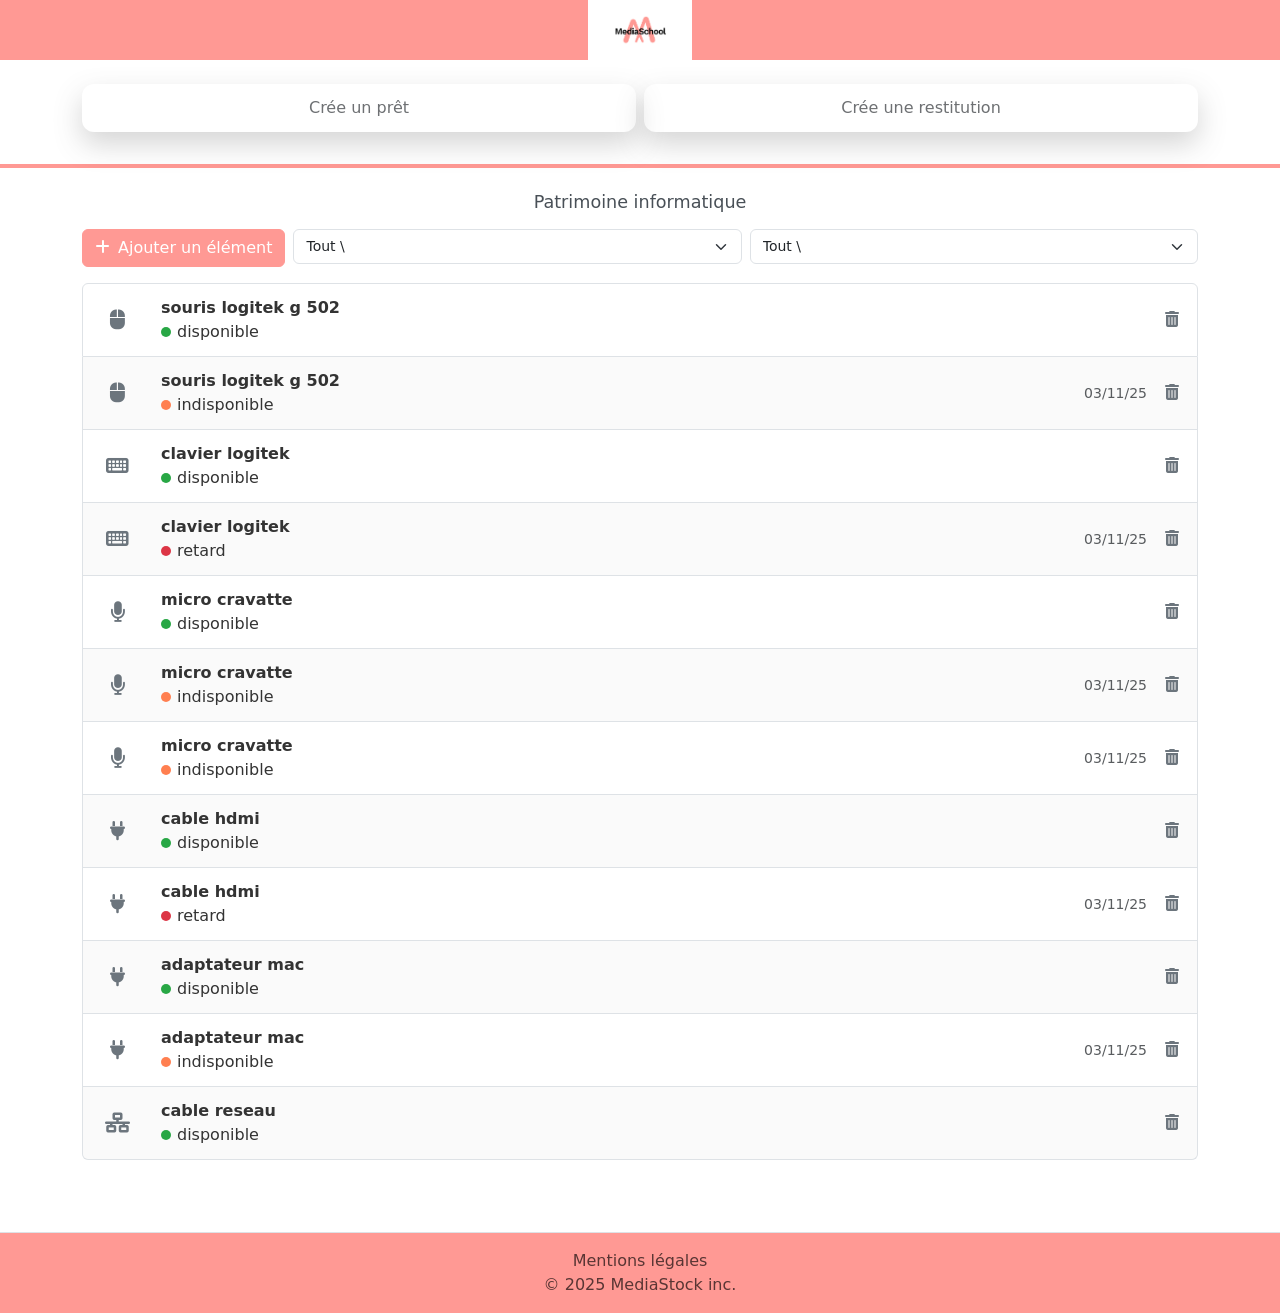
==== index.html @ b6336c13 "mise a jour kev et momo" ====
<!DOCTYPE html>
<html lang="fr">
  <head>
    <meta charset="UTF-8" />
    <meta name="viewport" content="width=device-width, initial-scale=1" />
    <title>MediaStock - Patrimoine informatique</title>
    <link
      href="https://cdn.jsdelivr.net/npm/bootstrap@5.3.2/dist/css/bootstrap.min.css"
      rel="stylesheet"
    />
    <link
      href="https://cdnjs.cloudflare.com/ajax/libs/font-awesome/6.4.0/css/all.min.css"
      rel="stylesheet"
    />
    <link rel="stylesheet" href="style.css" />
  </head>
  <body class="d-flex flex-column min-vh-100">
    <!-- Header with coral background and centered logo -->
    <header class="page-header">
      <div class="bar"></div>
      <div class="logo-container">
        <img src="logo.png" alt="MediaStock Logo" class="logo-img" />
      </div>
    </header>

    <div class="container py-4 flex-grow-1">
      <!-- big action buttons - stack on mobile, side by side on larger screens -->
      <div class="d-grid gap-2 d-md-flex justify-content-md-center actions-row">
        <button class="btn action-btn w-100 w-md-auto" disabled>
          Crée un prêt
        </button>
        <button class="btn action-btn w-100 w-md-auto" disabled>
          Crée une restitution
        </button>
      </div>
    </div>
    <hr
      class="w-100 m-0"
      style="background-color: #ff9994; height: 4px; opacity: 1; border: 0"
    />
    <div class="container py-4 flex-grow-1">
      <!-- Titre -->
      <h2 class="text-center section-title mb-3">Patrimoine informatique</h2>

      <!-- Filtres + Ajout - responsive layout -->
      <div class="row g-2 mb-3 toolbar">
        <div class="col-12 col-md-auto">
          <button class="btn btn-primary w-100">
            <i class="fas fa-plus me-2"></i>Ajouter un élément
          </button>
        </div>

        <div class="col-12 col-md">
          <div class="d-flex gap-2 justify-content-md-end">
            <select id="categoryFilter" class="form-select w-50">
              <option value="">Tout \</option>
              <option value="informatique">Informatique</option>
              <option value="audio">Audio</option>
              <option value="connectiques">Connectiques</option>
              <option value="autres">Autres</option>
            </select>

            <select id="statusFilter" class="form-select w-50">
              <option value="">Tout \</option>
              <option value="disponible">Disponible</option>
              <option value="indisponible">Indisponible</option>
              <option value="retard">Retard</option>
            </select>
          </div>
        </div>
      </div>

      <!-- Liste des éléments -->
      <div id="inventoryList" class="list-group mb-5">
        <!-- JS injecte ici -->
      </div>
    </div>

    <!-- Footer -->
    <footer class="text-center text-muted py-3 border-top">
      <p>Mentions légales</p>
      <p>© 2025 MediaStock inc.</p>
    </footer>

    <!-- Delete confirmation modal -->
    <div class="modal fade" id="deleteModal" tabindex="-1" aria-hidden="true">
      <div class="modal-dialog modal-dialog-centered">
        <div class="modal-content text-center p-3">
          <div class="modal-body">
            <p class="mb-2">
              Etes vous bien sûr de vouloir supprimer cette élément ?
            </p>
            <div
              id="deleteIcon"
              style="
                width: 120px;
                height: 120px;
                margin: 0 auto;
                border: 4px solid #ff9994;
                display: flex;
                align-items: center;
                justify-content: center;
                border-radius: 8px;
              "
            >
              <!-- icon injected -->
            </div>
            <p id="deleteName" class="mt-3 fw-semibold">nom de l'élément</p>
          </div>
          <div class="modal-footer justify-content-center">
            <button
              type="button"
              class="btn btn-outline-secondary"
              data-bs-dismiss="modal"
            >
              annuler
            </button>
            <button
              id="confirmDeleteBtn"
              type="button"
              class="btn"
              style="background: #ff9994; color: #fff"
            >
              validé
            </button>
          </div>
        </div>
      </div>
    </div>

    <script src="https://cdn.jsdelivr.net/npm/bootstrap@5.3.2/dist/js/bootstrap.bundle.min.js"></script>
    <script src="script.js"></script>
  </body>
</html>
---- style.css ----
:root {
  --coral: #ff9994;
  --success: #28a745;
  --warning: #fd7e14;
  --danger: #ff7f50;
}

/* ************************  page principale ************************* */
/* Header */
.page-header {
  display: flex;
  align-items: center;
  justify-content: center;
  height: 60px;
  background: var(--coral);
  position: relative;
}

.bar {
  position: absolute;
  top: 0;
  bottom: 0;
  background: var(--coral);
  width: 100%;
  z-index: 1;
}

.logo-container {
  position: relative;
  z-index: 2;
  display: flex;
  align-items: center;
  justify-content: center;
  background: white;
  padding: 0 20px;
  height: 100%;
}

.logo-container .logo-img {
  height: 30px;
  width: auto;
}

/* Action buttons */
.action-btn {
  background: #fff;
  border: none;
  padding: 12px 20px;
  border-radius: 12px;
  box-shadow: 0 12px 28px rgba(0, 0, 0, 0.25);
  font-weight: 500;
  transition: transform 0.2s ease, box-shadow 0.2s ease;
  margin-bottom: 8px;
}

.action-btn:active {
  transform: translateY(2px);
  box-shadow: 0 6px 16px rgba(0, 0, 0, 0.2);
}

/* Calendrier styles */
.calendar-container .flatpickr-calendar {
  width: 100%;
  max-width: 100%;
  box-shadow: none;
  margin-top: 0.5rem;
  border: 1px solid #dee2e6;
  border-radius: 0.375rem;
}

.calendar-container .flatpickr-calendar.open {
  display: inline-block !important;
}

.calendar-container .flatpickr-day.selected {
  background: var(--coral);
  border-color: var(--coral);
}

.calendar-container .flatpickr-day.inRange {
  background: #ffe5e3;
  border-color: #ffe5e3;
}

.calendar-container .flatpickr-day:hover {
  background: #fff0ef;
}

/* wrapper to show the calendar above the input while keeping input in DOM */
.calendar-visual-wrap {
  display: flex;
  flex-direction: column; /* calendar DOM first, input DOM second -> calendar shown above input */
  gap: 0.5rem;
}
.calendar-visual-wrap .calendar-container {
  width: 100%;
}
.date-input-below {
  order: 2;
}

/* Status indicators */
.status-dot {
  width: 10px;
  height: 10px;
  border-radius: 50%;
  display: inline-block;
  margin-right: 6px;
}

.status-disponible {
  background-color: var(--success);
}

.status-indisponible {
  background-color: var(--danger);
}

.status-retard {
  background-color: #dc3545;
}

/* List items */
.item-icon {
  font-size: 1.25rem;
  margin-right: 10px;
  color: var(--bs-gray-600);
}

.list-group-item {
  display: flex;
  align-items: center;
  justify-content: space-between;
  padding: 0.75rem;
}

.divider {
  border: 0;
  height: 4px;
  background-color: #ff9994;
  opacity: 1;
  width: 100vw;
  position: relative;
}

@media (min-width: 768px) {
  .divider {
    height: 6px;
    margin-top: 12px;
    margin-bottom: 18px;
  }
}

.section-title {
  font-size: 1rem;
  color: var(--bs-gray-700);
  margin-bottom: 1rem;
}

@media (min-width: 768px) {
  .section-title {
    font-size: 1.1rem;
    margin-bottom: 1.5rem;
  }
}

/* Mobile-first toolbar */
.toolbar .form-select {
  min-width: auto;
  font-size: 0.875rem;
}

@media (min-width: 768px) {
  .toolbar .form-select {
    min-width: 140px;
  }
}

/* Mobile-optimized list items */
.list-group-item:nth-child(even) {
  background: rgba(0, 0, 0, 0.02);
}

.list-group-item .left {
  display: flex;
  align-items: center;
  gap: 8px;
}

@media (min-width: 768px) {
  .list-group-item .left {
    gap: 12px;
  }
}

.item-icon i {
  display: flex;
  align-items: center;
  justify-content: center;
  width: 36px;
  height: 36px;
}

@media (min-width: 768px) {
  .item-icon i {
    width: 44px;
    height: 44px;
  }
}

.item-meta {
  color: #333;
}

.item-right {
  display: flex;
  align-items: center;
  gap: 12px;
  color: #6c757d;
}

/* Style du bouton Ajouter */
.btn-primary,
.btn-primary:active,
.btn-primary:focus {
  background-color: #ff9994 !important;
  border-color: #ff9994 !important;
  box-shadow: none !important;
}

.trash-btn {
  color: #6c757d;
  background: transparent;
  border: none;
}

footer {
  background: var(--coral);
  padding: 14px 0;
  margin-top: auto;
}

footer p {
  margin: 0;
  color: rgba(0, 0, 0, 0.65);
}

/* ************************   fin page principale ************************* */

/* ************************  page de création de prêt ************************* */
.page-body {
  max-width: 420px;
  margin: 18px auto 48px;
}
.product-image {
  display: block;
  margin: 12px auto;
  width: 220px;
  height: 150px;
  object-fit: contain;
}
.state-btn {
  min-width: 90px;
}
.validate-btn {
  width: 100%;
  padding: 12px 20px;
  border-radius: 10px;
}
.notes-box {
  min-height: 120px;
}
.logo-small {
  height: 36px;
}

/* ************************   fin page de création de prêt ************************* */
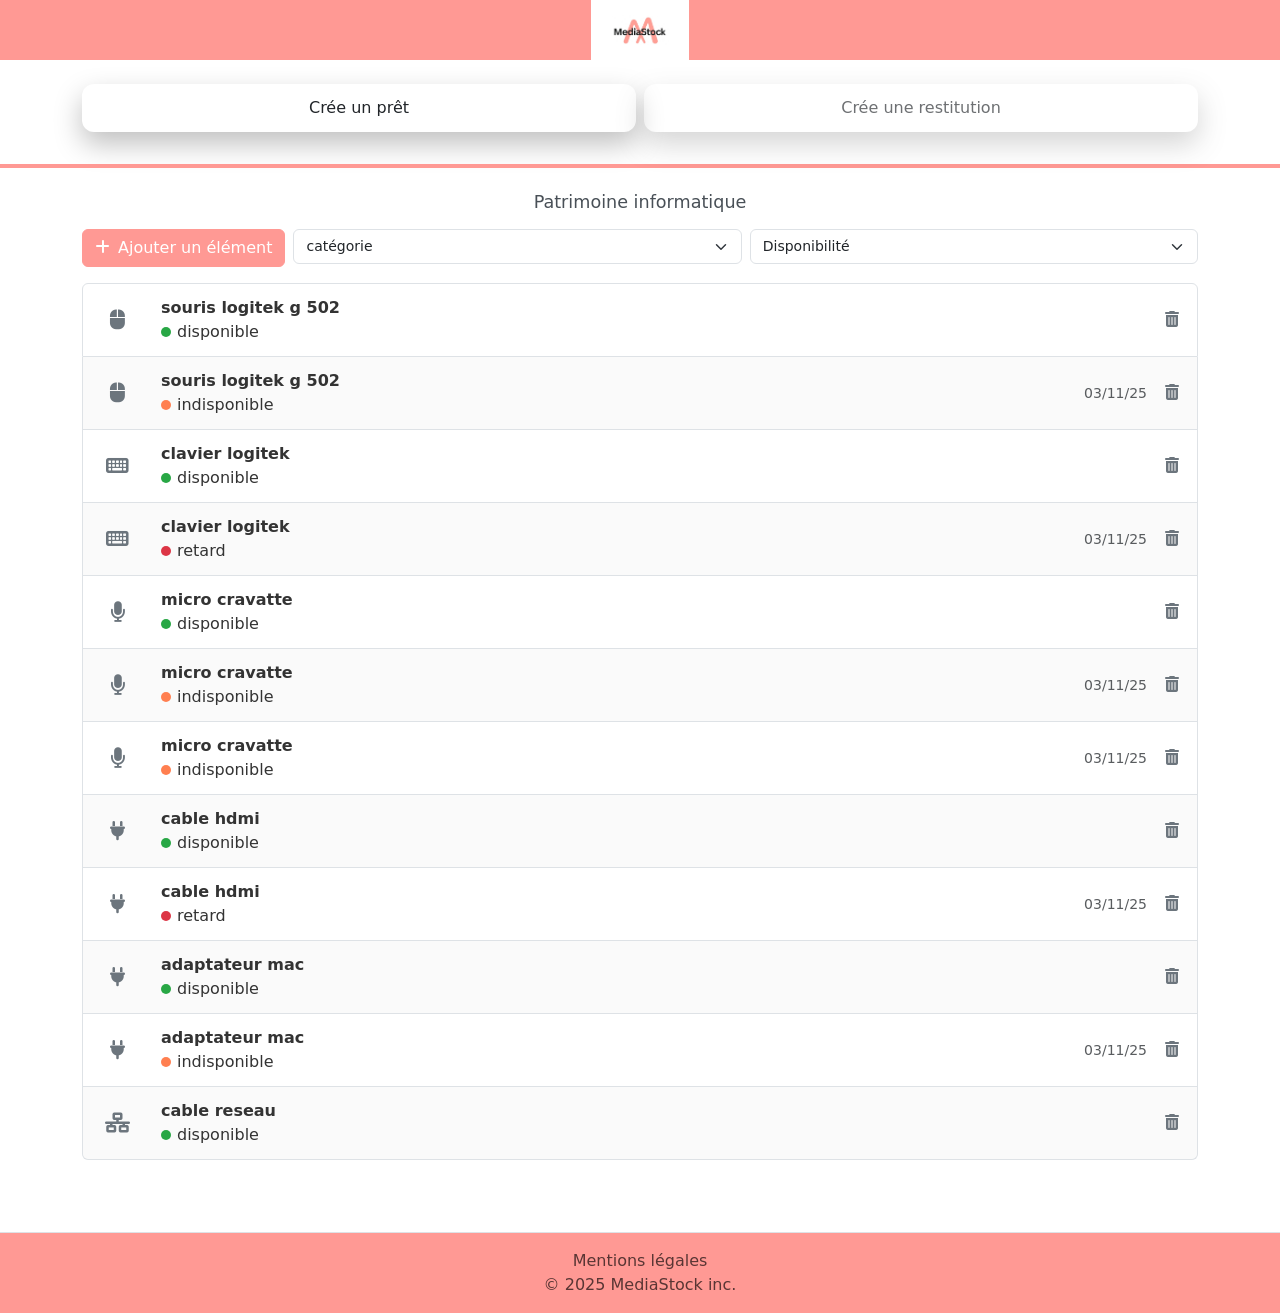
==== commit af098c9f: "suppresion doc kev" ====
--- a/index.html
+++ b/index.html
@@ -26,7 +26,10 @@
     <div class="container py-4 flex-grow-1">
       <!-- big action buttons - stack on mobile, side by side on larger screens -->
       <div class="d-grid gap-2 d-md-flex justify-content-md-center actions-row">
-        <button class="btn action-btn w-100 w-md-auto" disabled>
+        <button
+          class="btn action-btn w-100 w-md-auto"
+          onclick="window.location.href='creation-pret.html'"
+        >
           Crée un prêt
         </button>
         <button class="btn action-btn w-100 w-md-auto" disabled>
@@ -53,7 +56,7 @@
         <div class="col-12 col-md">
           <div class="d-flex gap-2 justify-content-md-end">
             <select id="categoryFilter" class="form-select w-50">
-              <option value="">Tout \</option>
+              <option value="">catégorie</option>
               <option value="informatique">Informatique</option>
               <option value="audio">Audio</option>
               <option value="connectiques">Connectiques</option>
@@ -61,7 +64,7 @@
             </select>
 
             <select id="statusFilter" class="form-select w-50">
-              <option value="">Tout \</option>
+              <option value="">Disponibilité</option>
               <option value="disponible">Disponible</option>
               <option value="indisponible">Indisponible</option>
               <option value="retard">Retard</option>
@@ -129,6 +132,7 @@
     </div>
 
     <script src="https://cdn.jsdelivr.net/npm/bootstrap@5.3.2/dist/js/bootstrap.bundle.min.js"></script>
+    <script src="https://cdn.jsdelivr.net/npm/bootstrap@5.3.2/dist/js/bootstrap.bundle.min.js"></script>
     <script src="script.js"></script>
   </body>
 </html>
--- a/style.css
+++ b/style.css
@@ -3,6 +3,35 @@
   --success: #28a745;
   --warning: #fd7e14;
   --danger: #ff7f50;
+}
+
+/* Modal de succès */
+.success-icon {
+  width: 80px;
+  height: 80px;
+  margin: 0 auto;
+  border-radius: 50%;
+  background-color: var(--success);
+  display: flex;
+  align-items: center;
+  justify-content: center;
+}
+
+.success-icon i {
+  font-size: 40px;
+  color: white;
+}
+
+/* Menu déroulant avec scroll limité à 4 options visibles */
+select#classe {
+  /* Limite la hauteur pour afficher environ 4 options lors de l'ouverture */
+  max-height: 200px;
+}
+
+/* Style pour les options du menu */
+select#classe option {
+  padding: 10px 12px;
+  min-height: 40px;
 }
 
 /* ************************  page principale ************************* */
@@ -275,3 +304,7 @@
 }
 
 /* ************************   fin page de création de prêt ************************* */
+
+/* ************************   page de restitution ************************* */
+
+/* ************************   fin page de restitution ************************* */
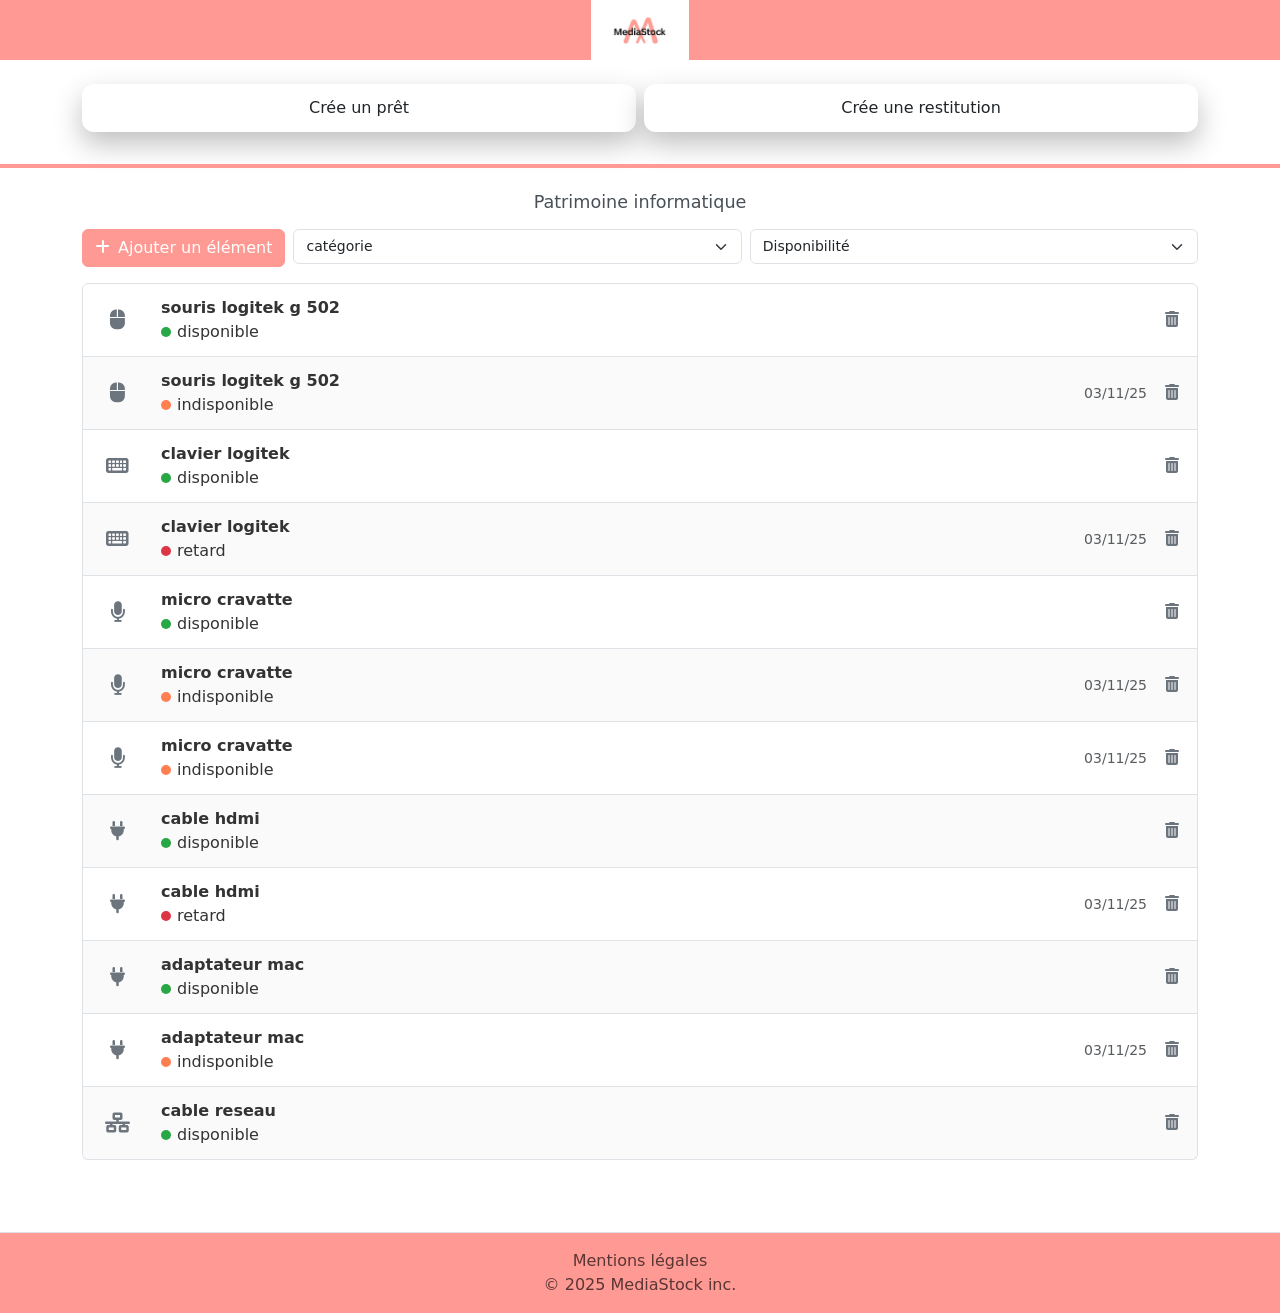
==== commit 3f488c20: "commit page de restitution terminé" ====
--- a/index.html
+++ b/index.html
@@ -32,7 +32,10 @@
         >
           Crée un prêt
         </button>
-        <button class="btn action-btn w-100 w-md-auto" disabled>
+        <button
+          class="btn action-btn w-100 w-md-auto"
+          onclick="window.location.href='restitution.html'"
+        >
           Crée une restitution
         </button>
       </div>
@@ -48,9 +51,11 @@
       <!-- Filtres + Ajout - responsive layout -->
       <div class="row g-2 mb-3 toolbar">
         <div class="col-12 col-md-auto">
-          <button class="btn btn-primary w-100">
-            <i class="fas fa-plus me-2"></i>Ajouter un élément
-          </button>
+          <a href="/Choixcat.html"
+            ><button class="btn btn-primary w-100">
+              <i class="fas fa-plus me-2"></i>Ajouter un élément
+            </button></a
+          >
         </div>
 
         <div class="col-12 col-md">
--- a/style.css
+++ b/style.css
@@ -33,6 +33,33 @@
   padding: 10px 12px;
   min-height: 40px;
 }
+/* ************************  page se connecter ************************* */
+.equipment-card {
+  transition: all 0.3s ease;
+  cursor: pointer;
+}
+
+.equipment-card:hover {
+  transform: translateY(-5px);
+  box-shadow: 0 8px 25px rgba(0, 0, 0, 0.15) !important;
+  border-color: #ff9994 !important;
+}
+
+.equipment-card:hover .fas {
+  transform: scale(1.1);
+  transition: transform 0.3s ease;
+}
+
+.equipment-card:hover .card-title {
+  color: #ff9994 !important;
+  transition: color 0.3s ease;
+}
+
+.equipment-card:hover .display-4 {
+  color: #ff9994 !important;
+  transition: color 0.3s ease;
+}
+/* ************************  fin de page se connecter ************************* */
 
 /* ************************  page principale ************************* */
 /* Header */
@@ -307,4 +334,85 @@
 
 /* ************************   page de restitution ************************* */
 
+/* Les champs en lecture seule ont une apparence grisée */
+#returnForm input[readonly],
+#returnForm textarea[readonly] {
+  background-color: #f5f5f5;
+  cursor: not-allowed;
+}
+
+/* Le calendrier de la page restitution est en lecture seule */
+.calendar-container-return .flatpickr-calendar {
+  pointer-events: none;
+}
+
+/* Style pour le champ commentaire de retour (éditable) */
+#commentaireReturn {
+  background-color: white;
+  cursor: text;
+}
+
+/* Affichage de l'état du prêt avec badge coloré */
+.etat-pret-display {
+  display: flex;
+  align-items: center;
+  min-height: 38px;
+}
+
+.badge-etat {
+  display: inline-block;
+  padding: 8px 24px;
+  font-size: 1rem;
+  font-weight: 500;
+  border-radius: 5px;
+  text-align: center;
+  min-width: 100px;
+}
+
+.badge-etat.bon {
+  background-color: #28a745;
+  color: white;
+}
+
+.badge-etat.moyen {
+  background-color: #fd7e14;
+  color: white;
+}
+
+.badge-etat.mauvais {
+  background-color: #ff7f50;
+  color: white;
+}
+
+/* Boutons d'état modifiables (état à la restitution) */ /* Afficher visuellement l'état sélectionné même s'il est désactivé */
+.etat-readonly
+  input[type="radio"]:checked:disabled
+  + label.btn-outline-success {
+  background-color: #28a745;
+  color: white;
+  border-color: #28a745;
+  opacity: 0.7;
+}
+
+.etat-readonly
+  input[type="radio"]:checked:disabled
+  + label.btn-outline-warning {
+  background-color: #fd7e14;
+  color: white;
+  border-color: #fd7e14;
+  opacity: 0.7;
+}
+
+.etat-readonly input[type="radio"]:checked:disabled + label.btn-outline-danger {
+  background-color: #ff7f50;
+  color: white;
+  border-color: #ff7f50;
+  opacity: 0.7;
+}
+
+/* Boutons d'état modifiables (état à la restitution) */
+#returnForm .state-btn {
+  cursor: pointer;
+}
+
 /* ************************   fin page de restitution ************************* */
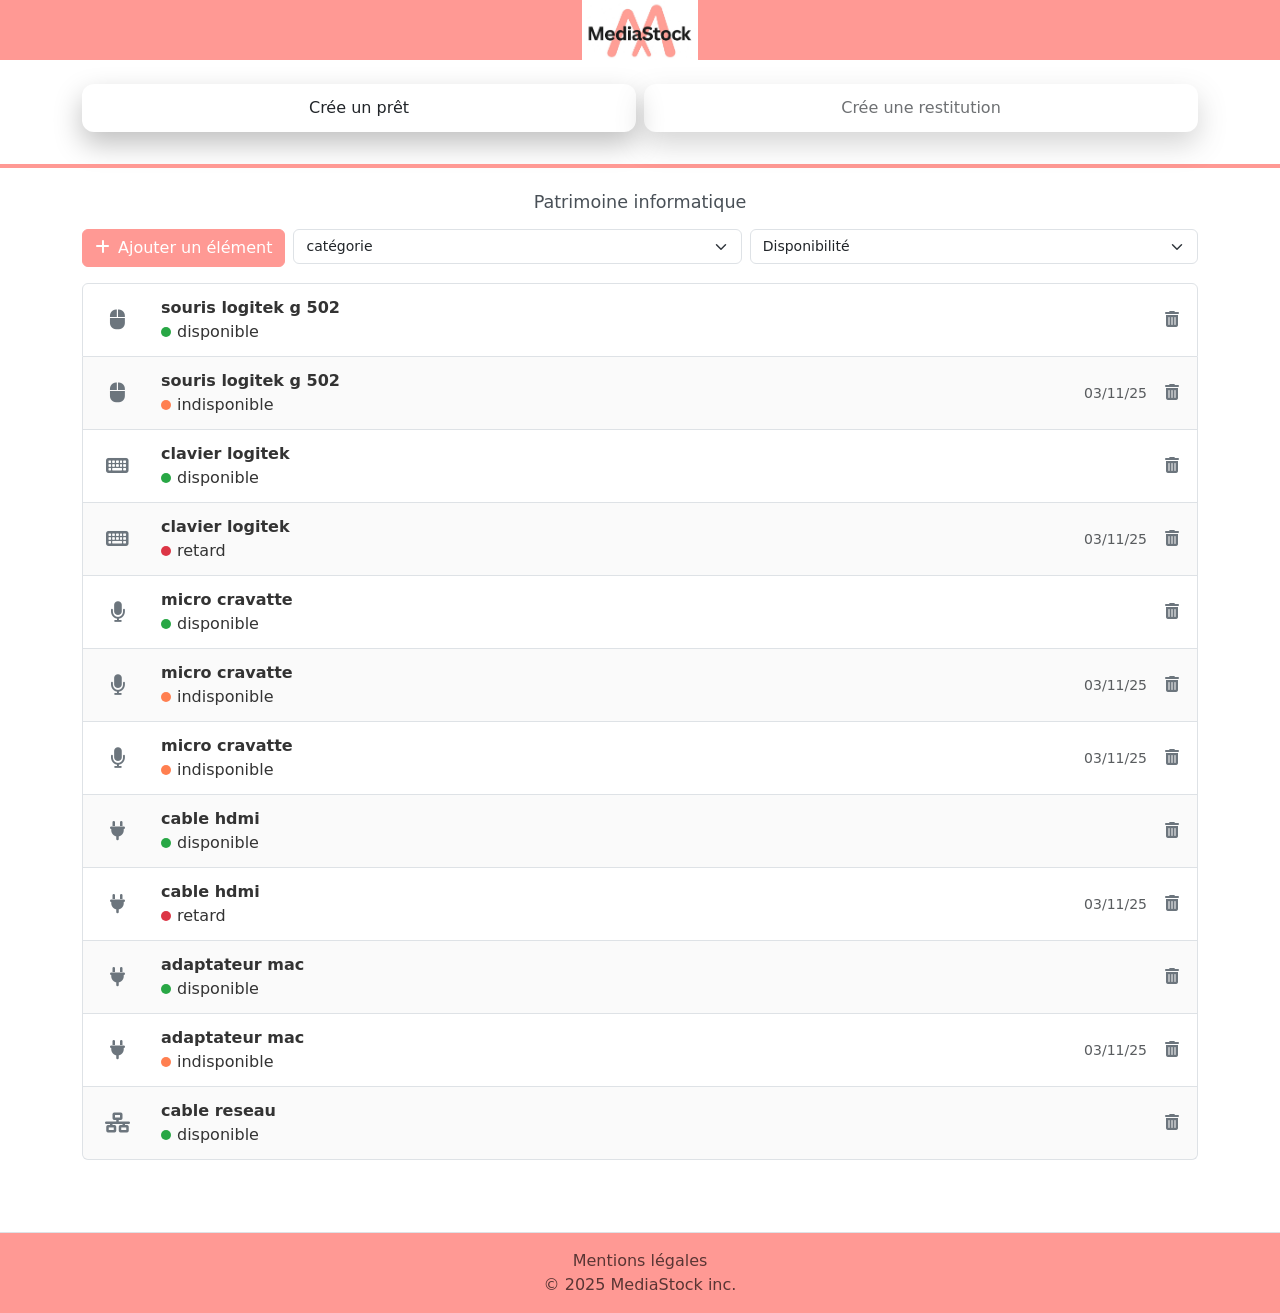
==== commit 42446876: "ajout js et css materiel" ====
--- a/index.html
+++ b/index.html
@@ -16,12 +16,22 @@
   </head>
   <body class="d-flex flex-column min-vh-100">
     <!-- Header with coral background and centered logo -->
-    <header class="page-header">
-      <div class="bar"></div>
-      <div class="logo-container">
-        <img src="logo.png" alt="MediaStock Logo" class="logo-img" />
-      </div>
-    </header>
+  </head>
+  <body class="bg-light d-flex flex-column min-vh-100">
+      <!-- Header -->
+      <header class="position-relative" style="background-color: #FF9994; height: 60px;">
+          <div class="container h-100">
+              <div class="row h-100 align-items-center justify-content-center">
+                  <div class="col-12 text-center position-relative h-100 d-flex align-items-center justify-content-center">
+                      <!-- Logo MediaStock qui colle aux bords -->
+                      <div class="position-relative" style="z-index: 2; height: 100%; display: flex; align-items: center; justify-content: center;">
+                          <img src="/logo.png" alt="MediaStock" 
+                               class="img-fluid" style="height: 100%; width: auto; object-fit: contain;">
+                      </div>
+                  </div>
+              </div>
+          </div>
+      </header>
 
     <div class="container py-4 flex-grow-1">
       <!-- big action buttons - stack on mobile, side by side on larger screens -->
@@ -32,10 +42,7 @@
         >
           Crée un prêt
         </button>
-        <button
-          class="btn action-btn w-100 w-md-auto"
-          onclick="window.location.href='restitution.html'"
-        >
+        <button class="btn action-btn w-100 w-md-auto" disabled>
           Crée une restitution
         </button>
       </div>
@@ -51,11 +58,9 @@
       <!-- Filtres + Ajout - responsive layout -->
       <div class="row g-2 mb-3 toolbar">
         <div class="col-12 col-md-auto">
-          <a href="/Choixcat.html"
-            ><button class="btn btn-primary w-100">
-              <i class="fas fa-plus me-2"></i>Ajouter un élément
-            </button></a
-          >
+          <a href="/Choixcat.html"><button class="btn btn-primary w-100">
+            <i class="fas fa-plus me-2"></i>Ajouter un élément
+          </button></a>
         </div>
 
         <div class="col-12 col-md">
--- a/style.css
+++ b/style.css
@@ -332,87 +332,34 @@
 
 /* ************************   fin page de création de prêt ************************* */
 
+/* ***********************  page de choix de materiel ************************* */
+
+.equipment-card {
+            transition: all 0.3s ease;
+            cursor: pointer;
+        }
+        
+        .equipment-card:hover {
+            transform: translateY(-5px);
+            box-shadow: 0 8px 25px rgba(0, 0, 0, 0.15) !important;
+            border-color: #FF9994 !important;
+        }
+        
+        .equipment-card:hover .fas {
+            transform: scale(1.1);
+            transition: transform 0.3s ease;
+        }
+        
+        .equipment-card:hover .card-title {
+            color: #FF9994 !important;
+            transition: color 0.3s ease;
+        }
+        
+        .equipment-card:hover .display-4 {
+            color: #FF9994 !important;
+            transition: color 0.3s ease;
+        }
+
 /* ************************   page de restitution ************************* */
 
-/* Les champs en lecture seule ont une apparence grisée */
-#returnForm input[readonly],
-#returnForm textarea[readonly] {
-  background-color: #f5f5f5;
-  cursor: not-allowed;
-}
-
-/* Le calendrier de la page restitution est en lecture seule */
-.calendar-container-return .flatpickr-calendar {
-  pointer-events: none;
-}
-
-/* Style pour le champ commentaire de retour (éditable) */
-#commentaireReturn {
-  background-color: white;
-  cursor: text;
-}
-
-/* Affichage de l'état du prêt avec badge coloré */
-.etat-pret-display {
-  display: flex;
-  align-items: center;
-  min-height: 38px;
-}
-
-.badge-etat {
-  display: inline-block;
-  padding: 8px 24px;
-  font-size: 1rem;
-  font-weight: 500;
-  border-radius: 5px;
-  text-align: center;
-  min-width: 100px;
-}
-
-.badge-etat.bon {
-  background-color: #28a745;
-  color: white;
-}
-
-.badge-etat.moyen {
-  background-color: #fd7e14;
-  color: white;
-}
-
-.badge-etat.mauvais {
-  background-color: #ff7f50;
-  color: white;
-}
-
-/* Boutons d'état modifiables (état à la restitution) */ /* Afficher visuellement l'état sélectionné même s'il est désactivé */
-.etat-readonly
-  input[type="radio"]:checked:disabled
-  + label.btn-outline-success {
-  background-color: #28a745;
-  color: white;
-  border-color: #28a745;
-  opacity: 0.7;
-}
-
-.etat-readonly
-  input[type="radio"]:checked:disabled
-  + label.btn-outline-warning {
-  background-color: #fd7e14;
-  color: white;
-  border-color: #fd7e14;
-  opacity: 0.7;
-}
-
-.etat-readonly input[type="radio"]:checked:disabled + label.btn-outline-danger {
-  background-color: #ff7f50;
-  color: white;
-  border-color: #ff7f50;
-  opacity: 0.7;
-}
-
-/* Boutons d'état modifiables (état à la restitution) */
-#returnForm .state-btn {
-  cursor: pointer;
-}
-
 /* ************************   fin page de restitution ************************* */
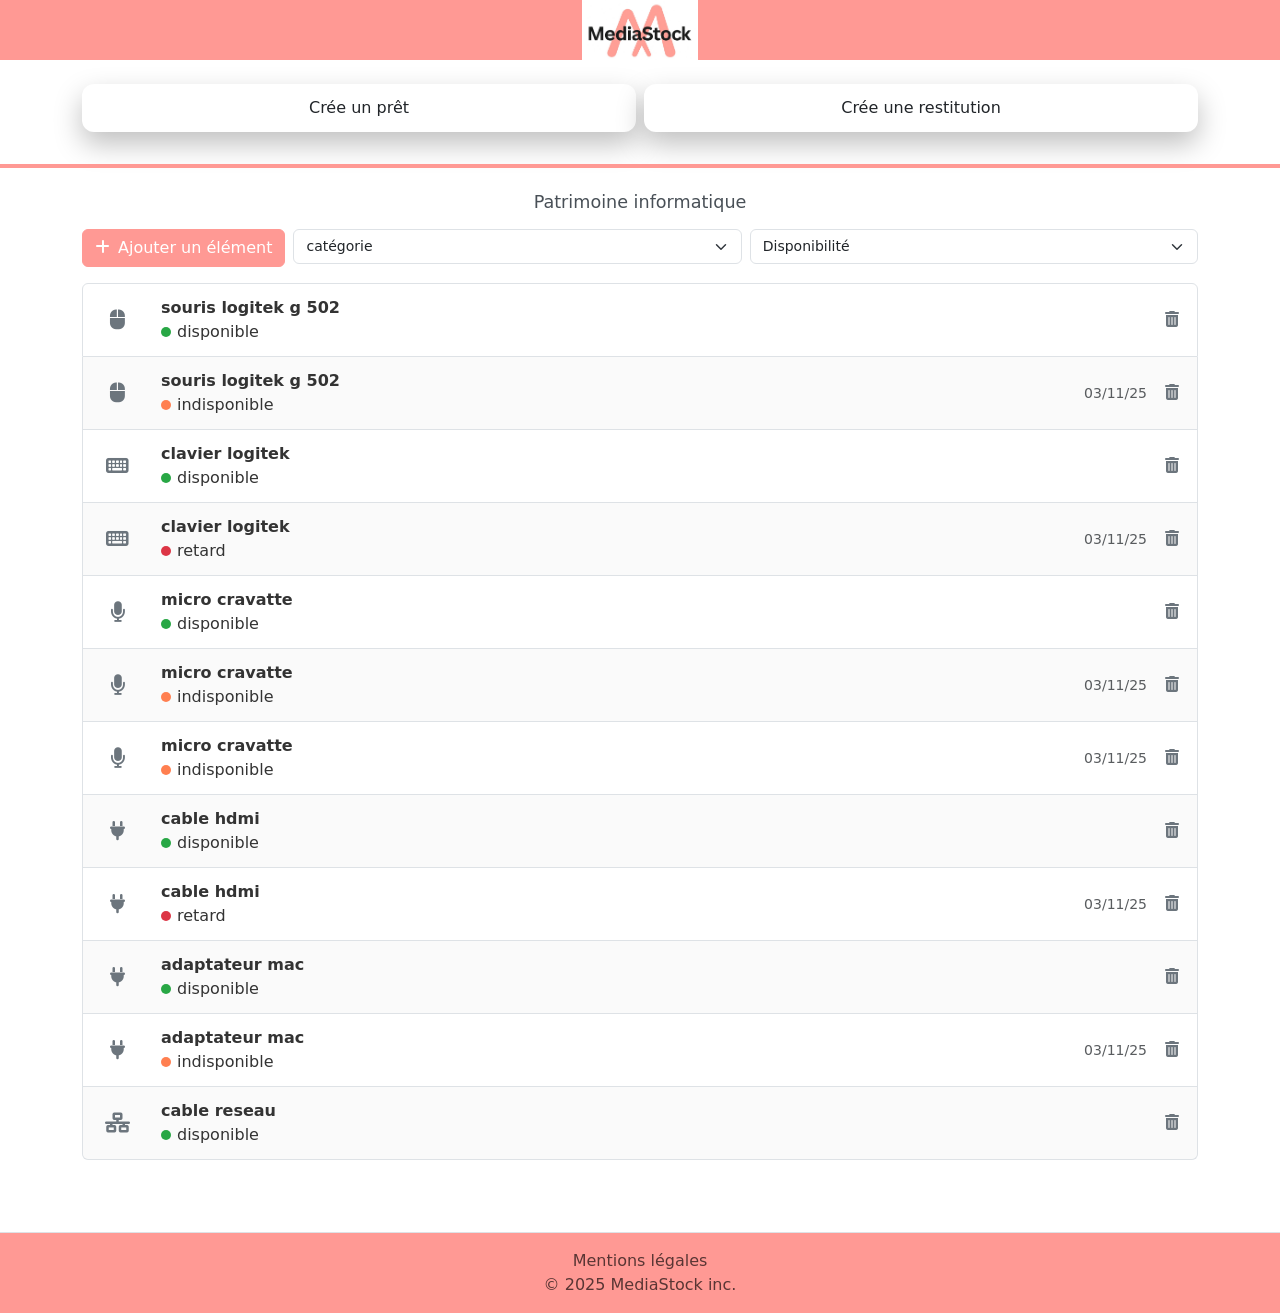
==== commit 8adf50b3: "Merge branch 'main' of https://github.com/kevinsenasson/RP-Marie-tests" ====
--- a/index.html
+++ b/index.html
@@ -42,7 +42,10 @@
         >
           Crée un prêt
         </button>
-        <button class="btn action-btn w-100 w-md-auto" disabled>
+        <button
+          class="btn action-btn w-100 w-md-auto"
+          onclick="window.location.href='restitution.html'"
+        >
           Crée une restitution
         </button>
       </div>
@@ -58,9 +61,11 @@
       <!-- Filtres + Ajout - responsive layout -->
       <div class="row g-2 mb-3 toolbar">
         <div class="col-12 col-md-auto">
-          <a href="/Choixcat.html"><button class="btn btn-primary w-100">
-            <i class="fas fa-plus me-2"></i>Ajouter un élément
-          </button></a>
+          <a href="/Choixcat.html"
+            ><button class="btn btn-primary w-100">
+              <i class="fas fa-plus me-2"></i>Ajouter un élément
+            </button></a
+          >
         </div>
 
         <div class="col-12 col-md">
--- a/style.css
+++ b/style.css
@@ -362,4 +362,85 @@
 
 /* ************************   page de restitution ************************* */
 
+/* Les champs en lecture seule ont une apparence grisée */
+#returnForm input[readonly],
+#returnForm textarea[readonly] {
+  background-color: #f5f5f5;
+  cursor: not-allowed;
+}
+
+/* Le calendrier de la page restitution est en lecture seule */
+.calendar-container-return .flatpickr-calendar {
+  pointer-events: none;
+}
+
+/* Style pour le champ commentaire de retour (éditable) */
+#commentaireReturn {
+  background-color: white;
+  cursor: text;
+}
+
+/* Affichage de l'état du prêt avec badge coloré */
+.etat-pret-display {
+  display: flex;
+  align-items: center;
+  min-height: 38px;
+}
+
+.badge-etat {
+  display: inline-block;
+  padding: 8px 24px;
+  font-size: 1rem;
+  font-weight: 500;
+  border-radius: 5px;
+  text-align: center;
+  min-width: 100px;
+}
+
+.badge-etat.bon {
+  background-color: #28a745;
+  color: white;
+}
+
+.badge-etat.moyen {
+  background-color: #fd7e14;
+  color: white;
+}
+
+.badge-etat.mauvais {
+  background-color: #ff7f50;
+  color: white;
+}
+
+/* Boutons d'état modifiables (état à la restitution) */ /* Afficher visuellement l'état sélectionné même s'il est désactivé */
+.etat-readonly
+  input[type="radio"]:checked:disabled
+  + label.btn-outline-success {
+  background-color: #28a745;
+  color: white;
+  border-color: #28a745;
+  opacity: 0.7;
+}
+
+.etat-readonly
+  input[type="radio"]:checked:disabled
+  + label.btn-outline-warning {
+  background-color: #fd7e14;
+  color: white;
+  border-color: #fd7e14;
+  opacity: 0.7;
+}
+
+.etat-readonly input[type="radio"]:checked:disabled + label.btn-outline-danger {
+  background-color: #ff7f50;
+  color: white;
+  border-color: #ff7f50;
+  opacity: 0.7;
+}
+
+/* Boutons d'état modifiables (état à la restitution) */
+#returnForm .state-btn {
+  cursor: pointer;
+}
+
 /* ************************   fin page de restitution ************************* */
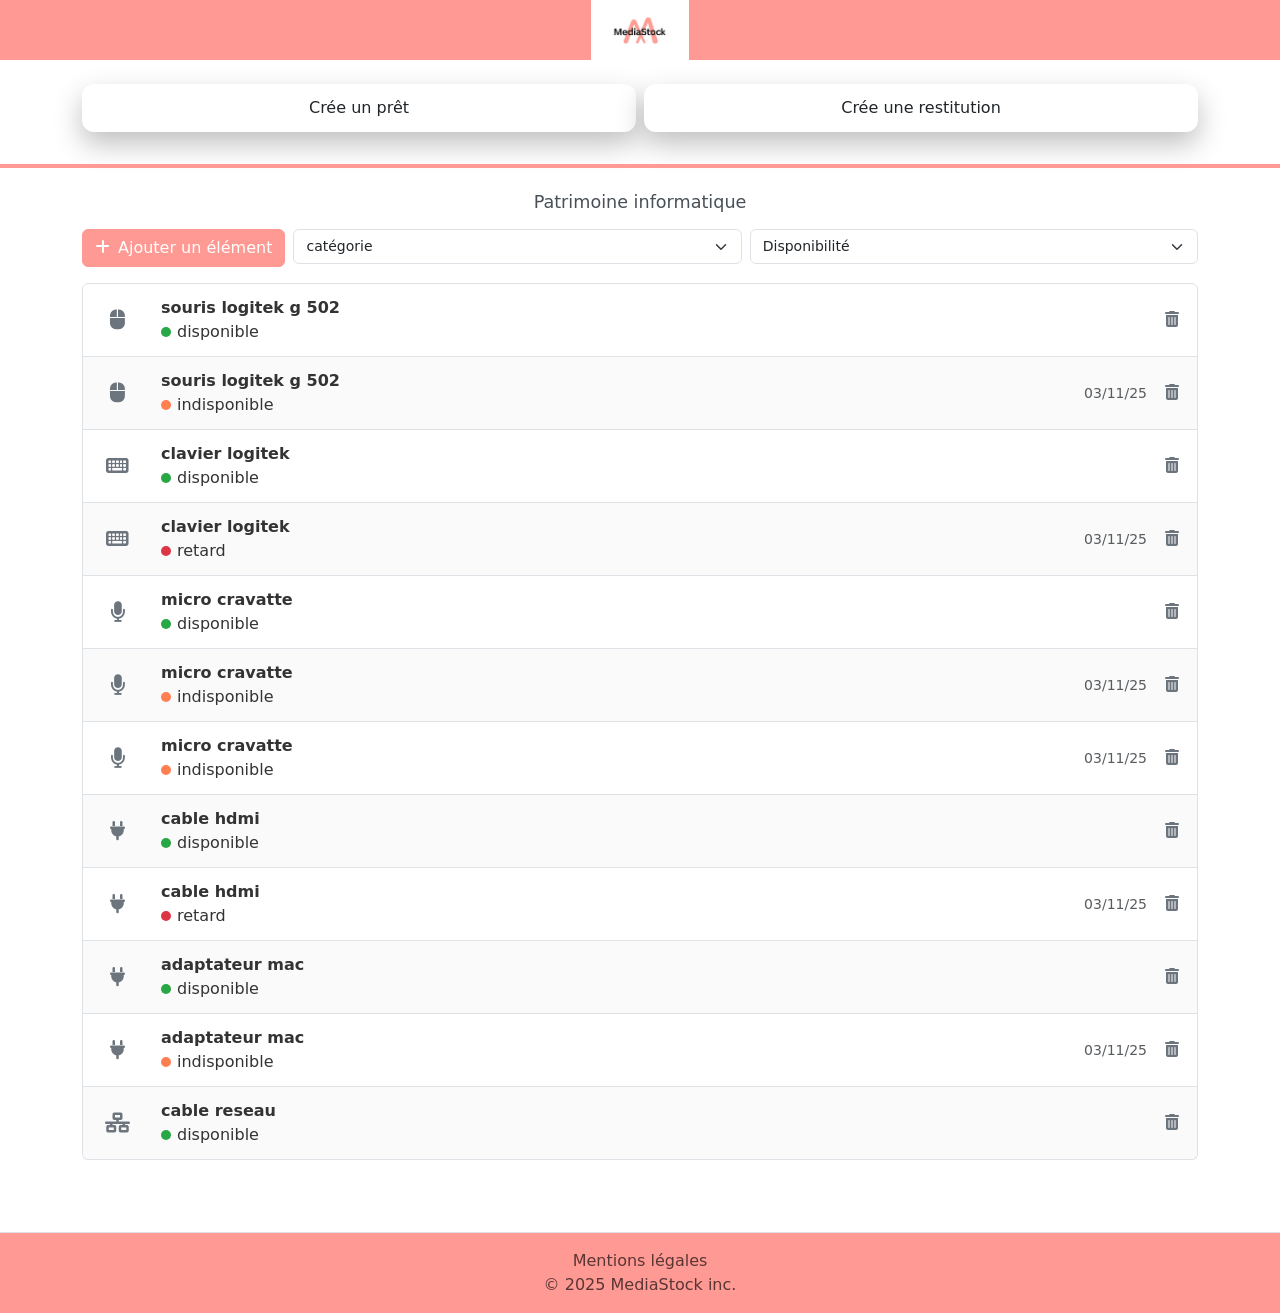
==== commit 2fc537f4: "commit qr code" ====
--- a/index.html
+++ b/index.html
@@ -16,22 +16,12 @@
   </head>
   <body class="d-flex flex-column min-vh-100">
     <!-- Header with coral background and centered logo -->
-  </head>
-  <body class="bg-light d-flex flex-column min-vh-100">
-      <!-- Header -->
-      <header class="position-relative" style="background-color: #FF9994; height: 60px;">
-          <div class="container h-100">
-              <div class="row h-100 align-items-center justify-content-center">
-                  <div class="col-12 text-center position-relative h-100 d-flex align-items-center justify-content-center">
-                      <!-- Logo MediaStock qui colle aux bords -->
-                      <div class="position-relative" style="z-index: 2; height: 100%; display: flex; align-items: center; justify-content: center;">
-                          <img src="/logo.png" alt="MediaStock" 
-                               class="img-fluid" style="height: 100%; width: auto; object-fit: contain;">
-                      </div>
-                  </div>
-              </div>
-          </div>
-      </header>
+    <header class="page-header">
+      <div class="bar"></div>
+      <div class="logo-container">
+        <img src="logo.png" alt="MediaStock Logo" class="logo-img" />
+      </div>
+    </header>
 
     <div class="container py-4 flex-grow-1">
       <!-- big action buttons - stack on mobile, side by side on larger screens -->
--- a/style.css
+++ b/style.css
@@ -332,34 +332,6 @@
 
 /* ************************   fin page de création de prêt ************************* */
 
-/* ***********************  page de choix de materiel ************************* */
-
-.equipment-card {
-            transition: all 0.3s ease;
-            cursor: pointer;
-        }
-        
-        .equipment-card:hover {
-            transform: translateY(-5px);
-            box-shadow: 0 8px 25px rgba(0, 0, 0, 0.15) !important;
-            border-color: #FF9994 !important;
-        }
-        
-        .equipment-card:hover .fas {
-            transform: scale(1.1);
-            transition: transform 0.3s ease;
-        }
-        
-        .equipment-card:hover .card-title {
-            color: #FF9994 !important;
-            transition: color 0.3s ease;
-        }
-        
-        .equipment-card:hover .display-4 {
-            color: #FF9994 !important;
-            transition: color 0.3s ease;
-        }
-
 /* ************************   page de restitution ************************* */
 
 /* Les champs en lecture seule ont une apparence grisée */
